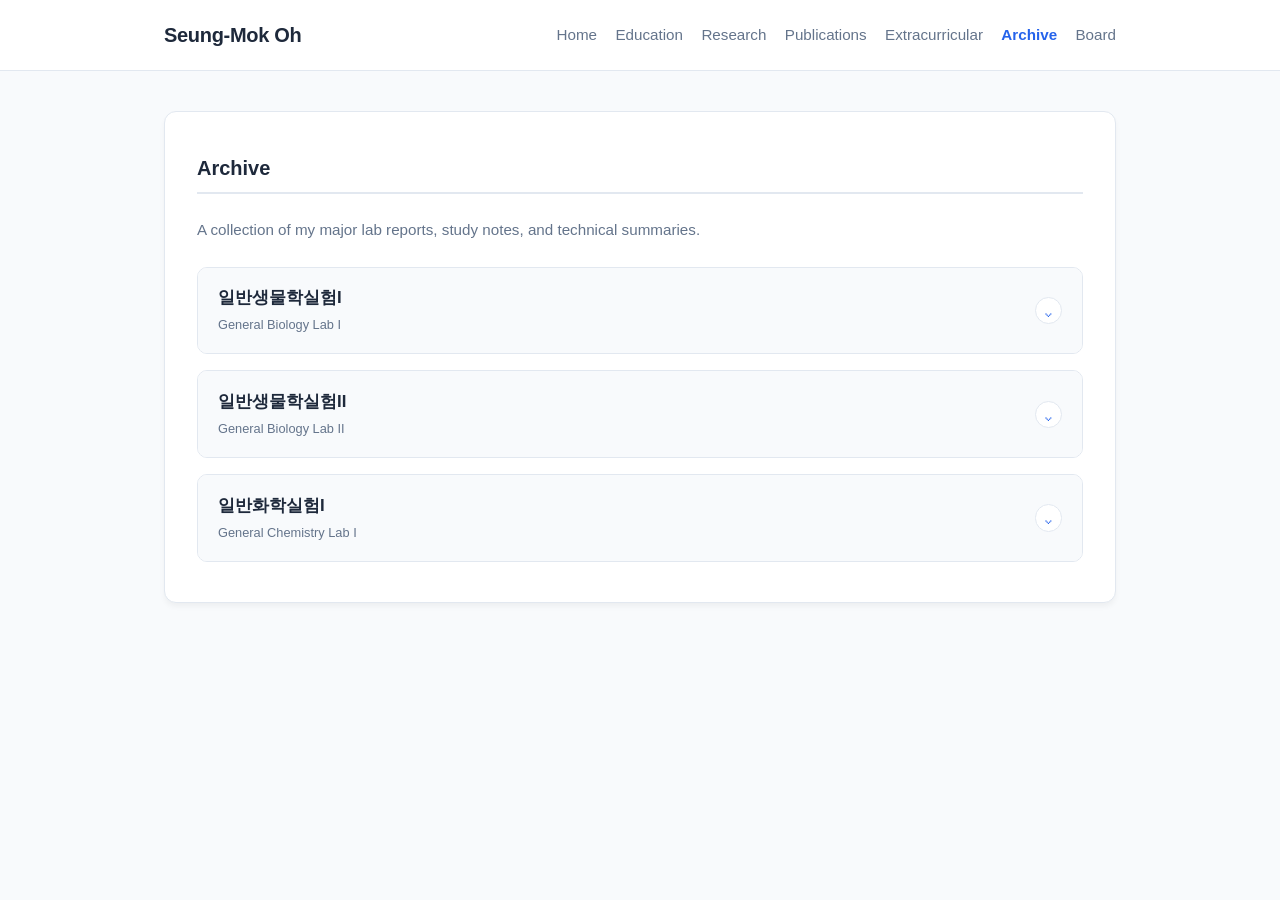
==== archive.html @ f40bdf6e "Add files via upload" ====
<!DOCTYPE html>

<html lang="en">
<head>
<meta charset="utf-8"/>
<meta content="width=device-width, initial-scale=1.0" name="viewport"/>
<title>Archive | Seung-Mok Oh</title>
<style>
        :root {
            --primary-color: #1e293b;
            --accent-color: #2563eb;
            --bg-color: #f8fafc;
            --card-bg: #ffffff;
            --text-main: #334155;
            --text-muted: #64748b;
            --border-color: #e2e8f0;
        }

        * { box-sizing: border-box; margin: 0; padding: 0; }
        body { font-family: -apple-system, BlinkMacSystemFont, "Segoe UI", Roboto, sans-serif; background-color: var(--bg-color); color: var(--text-main); line-height: 1.6; }

        header { background-color: #ffffff; border-bottom: 1px solid var(--border-color); position: sticky; top: 0; z-index: 1000; }
        nav { max-width: 1000px; margin: 0 auto; display: flex; justify-content: space-between; align-items: center; padding: 1.2rem 2rem; }
        .logo { color: var(--primary-color); font-size: 1.25rem; font-weight: 700; text-decoration: none; letter-spacing: -0.3px; }
        .nav-links { display: flex; list-style: none; gap: 2rem; }
        .nav-links a { color: var(--text-muted); text-decoration: none; font-size: 0.95rem; font-weight: 500; transition: color 0.2s; }
        .nav-links a:hover, .nav-links a.active { color: var(--accent-color); font-weight: 600; }

        .container { max-width: 1000px; margin: 2.5rem auto; padding: 0 1.5rem; }
        .card { background: var(--card-bg); padding: 2.5rem 2rem; border-radius: 12px; box-shadow: 0 4px 6px -1px rgba(0, 0, 0, 0.05); border: 1px solid var(--border-color); margin-bottom: 2rem; }
        .section-title { font-size: 1.25rem; color: var(--primary-color); border-bottom: 2px solid var(--border-color); padding-bottom: 0.5rem; margin-bottom: 1.5rem; }

        .subtitle {
            font-size: 0.95rem;
            color: var(--text-muted);
            margin-bottom: 1.5rem;
        }

        .category-section {
            margin-bottom: 2rem;
        }
        .category-section:last-child {
            margin-bottom: 0;
        }
        .category-title {
            font-size: 1.15rem;
            font-weight: 700;
            color: var(--primary-color);
            margin-bottom: 1rem;
            padding-bottom: 0.4rem;
            border-bottom: 1px solid var(--border-color);
        }

        .study-grid {
            display: flex;
            flex-direction: column;
            gap: 1.2rem;
        }

        .study-card {
            background: var(--card-bg);
            border: 1px solid var(--border-color);
            border-radius: 12px;
            padding: 1.5rem;
            box-shadow: 0 4px 6px -1px rgba(0, 0, 0, 0.05);
            transition: transform 0.2s, box-shadow 0.2s;
        }
        .study-card:hover {
            transform: translateY(-2px);
            box-shadow: 0 6px 12px -2px rgba(0, 0, 0, 0.08);
        }

        .study-meta {
            font-size: 0.85rem;
            color: var(--text-muted);
            margin-bottom: 0.4rem;
        }

        .study-title {
            font-size: 1.1rem;
            font-weight: 700;
            color: var(--primary-color);
            margin-bottom: 0.5rem;
        }

        .study-desc {
            font-size: 0.92rem;
            color: var(--text-main);
            margin-bottom: 1.2rem;
        }

        .btn {
            display: inline-block;
            padding: 0.5rem 1rem;
            font-size: 0.88rem;
            font-weight: 600;
            text-decoration: none;
            border-radius: 6px;
            cursor: pointer;
            border: none;
            background-color: var(--accent-color);
            color: #ffffff;
            transition: background-color 0.2s;
        }
        .btn:hover {
            background-color: #1d4ed8;
        }

        .pdf-viewer-box {
            margin-top: 1.2rem;
        }
        .pdf-viewer-box[hidden] { display: none !important; }

        .pdf-viewer-box iframe {
            width: 100%;
            height: 600px;
            border: 1px solid var(--border-color);
            border-radius: 8px;
            background: #ffffff;
        }

        @media (max-width: 768px) { 
            nav { flex-direction: column; gap: 1rem; } 
        }

        html { overflow-y: scroll; }
        body { overflow-wrap: anywhere; }
        nav { padding: 1.2rem 1.5rem; gap: 1.25rem; }
        .logo { flex-shrink: 0; }
        .nav-links { flex-wrap: wrap; justify-content: flex-end; column-gap: 1.15rem; row-gap: 0.5rem; }
        .nav-links a { display: inline-block; white-space: nowrap; }
        .home-grid { grid-template-columns: 300px minmax(0, 1fr); }
        a:focus-visible, button:focus-visible, summary:focus-visible { outline: 3px solid var(--accent-color); outline-offset: 4px; border-radius: 3px; }
        .project-title { margin: 0; line-height: 1.5; }
        .project-role { font-size: 0.88rem; color: var(--text-muted); margin: 0.35rem 0 0.15rem; }
        .project-status { display: inline-block; color: #1d4ed8; background: #eff6ff; border: 1px solid #dbeafe; font-size: 0.76rem; font-weight: 600; padding: 0.12rem 0.5rem; border-radius: 4px; margin-bottom: 0.75rem; }
        @media (max-width: 940px) {
            nav { flex-direction: column; gap: 0.85rem; }
            .nav-links { justify-content: center; }
        }
        @media (max-width: 768px) {
            .home-grid { grid-template-columns: minmax(0, 1fr); }
        }
        @media (max-width: 600px) {
            nav { padding: 1rem 1.25rem; }
            .nav-links { display: grid; grid-template-columns: repeat(3, minmax(0, 1fr)); width: 100%; gap: 0.6rem 0.35rem; text-align: center; }
            .nav-links a { font-size: 0.82rem; }
            .container { margin-top: 1.5rem; padding: 0 1.25rem; }
            .card, .content-card { padding: 1.35rem; }
            .project-header { flex-direction: column; gap: 0.3rem; }
            .project-date { white-space: normal; }
        }
        @media (prefers-reduced-motion: reduce) {
            *, *::before, *::after { transition: none !important; scroll-behavior: auto !important; }
        }
        .category-section { border: 1px solid var(--border-color); border-radius: 10px; overflow: hidden; margin-bottom: 1rem; }
        .category-section:last-of-type { margin-bottom: 0; }
        .category-summary { list-style: none; cursor: pointer; display: flex; align-items: center; justify-content: space-between; gap: 1rem; padding: 1.1rem 1.25rem; background: #f8fafc; }
        .category-summary::-webkit-details-marker { display: none; }
        .category-summary::marker { content: ''; }
        .category-summary:hover { background: #eff6ff; }
        .category-section[open] > .category-summary { border-bottom: 1px solid var(--border-color); }
        .category-name { display: block; font-size: 1.05rem; font-weight: 700; color: var(--primary-color); }
        .category-subtitle { display: block; font-size: 0.8rem; color: #64748b; margin-top: 0.2rem; }
        .category-action { flex-shrink: 0; display: flex; align-items: center; justify-content: center; width: 1.7rem; height: 1.7rem; border-radius: 50%; background: #ffffff; border: 1px solid var(--border-color); color: #2563eb; }
        .category-chevron { display: inline-block; font-size: 1.2rem; line-height: 1; transition: transform 0.2s; }
        .category-section[open] .category-chevron { transform: rotate(180deg); }
        .category-section > .study-grid { padding: 1.25rem; }
        .study-card { box-shadow: none; border-radius: 8px; }
        .study-card:hover { transform: none; box-shadow: none; }
        .pdf-viewer-box iframe { display: block; height: min(700px, 75vh); min-height: 320px; }
        @media (max-width: 600px) {
            .category-summary { padding: 1rem; }
            .category-section > .study-grid { padding: 0.75rem; }
            .study-card { padding: 1rem; }
        }
        @media (max-width: 600px) { .nav-links li:last-child { grid-column: 2; } }
</style>
</head>
<body>

<header>
<nav aria-label="Main navigation">
<a class="logo" href="index.html">Seung-Mok Oh</a>
<ul class="nav-links"><li><a href="index.html">Home</a></li><li><a href="education.html">Education</a></li><li><a href="research.html">Research</a></li><li><a href="publications.html">Publications</a></li><li><a href="extracurricular.html">Extracurricular</a></li><li><a aria-current="page" class="active" href="archive.html">Archive</a></li><li><a href="board.html">Board</a></li></ul>
</nav>
</header>

<main class="container">
<section class="card">
<h1 class="section-title">Archive</h1>
<p class="subtitle">A collection of my major lab reports, study notes, and technical summaries.</p>

<details class="category-section" lang="ko">
<summary class="category-summary">

<span class="category-heading">
<span class="category-name">일반생물학실험I</span>
<span class="category-subtitle">General Biology Lab I</span>
</span>
<span aria-hidden="true" class="category-action"><span class="category-chevron">⌄</span></span>
</summary>
<div class="study-grid">

<article class="study-card" lang="ko">

<p class="study-meta">General Biology Lab I</p>

<h3 class="study-title">1회차</h3>

<p class="study-desc">확산, 원형질 분리, 용혈현상</p>

<button aria-expanded="false" class="btn" onclick="togglePdf(this)" type="button">View PDF Inside</button>
<div class="pdf-viewer-box" hidden="">

<iframe allowfullscreen="" data-src="https://drive.google.com/file/d/1yaQ4tc9gZPe3TZhaaqynX_jaSe0DTAw_/preview" loading="lazy" title="General Biology Lab I — 1회차 Full-Report"></iframe>
</div>
</article>

<article class="study-card" lang="ko">

<p class="study-meta">General Biology Lab I</p>

<h3 class="study-title">2회차</h3>

<p class="study-desc">GFP 단백질과 단백질 정량</p>

<button aria-expanded="false" class="btn" onclick="togglePdf(this)" type="button">View PDF Inside</button>
<div class="pdf-viewer-box" hidden="">

<iframe allowfullscreen="" data-src="https://drive.google.com/file/d/17eWxqY18vb-KCUzNCr_Q16vp5tzPW1x4/preview" loading="lazy" title="General Biology Lab I — 2회차 Full-Report"></iframe>
</div>
</article>

<article class="study-card" lang="ko">

<p class="study-meta">General Biology Lab I</p>

<h3 class="study-title">3회차</h3>

<p class="study-desc">효소</p>

<button aria-expanded="false" class="btn" onclick="togglePdf(this)" type="button">View PDF Inside</button>
<div class="pdf-viewer-box" hidden="">

<iframe allowfullscreen="" data-src="https://drive.google.com/file/d/1-Ra_SjEAgLwM9hpi1Yu1IUiBbzyoY2dn/preview" loading="lazy" title="General Biology Lab I — 3회차 Full-Report"></iframe>
</div>
</article>

<article class="study-card" lang="ko">

<p class="study-meta">General Biology Lab I</p>

<h3 class="study-title">4회차</h3>

<p class="study-desc">Plasmid DNA 의 제한효소 절단 및 전기영동</p>

<button aria-expanded="false" class="btn" onclick="togglePdf(this)" type="button">View PDF Inside</button>
<div class="pdf-viewer-box" hidden="">

<iframe allowfullscreen="" data-src="https://drive.google.com/file/d/1o_swttTBvM3GS3J4ATgXnhSUebBqoNXG/preview" loading="lazy" title="General Biology Lab I — 4회차 Full-Report"></iframe>
</div>
</article>
        
</div>
</details>

<details class="category-section" lang="ko">
<summary class="category-summary">

<span class="category-heading">
<span class="category-name">일반생물학실험II</span>
<span class="category-subtitle">General Biology Lab II</span>
</span>
<span aria-hidden="true" class="category-action"><span class="category-chevron">⌄</span></span>
</summary>
<div class="study-grid">

<article class="study-card" lang="ko">

<p class="study-meta">General Biology Lab II</p>

<h3 class="study-title">1회차</h3>

<p class="study-desc">순환계 및 심장박동</p>

<button aria-expanded="false" class="btn" onclick="togglePdf(this)" type="button">View PDF Inside</button>
<div class="pdf-viewer-box" hidden="">

<iframe allowfullscreen="" data-src="https://drive.google.com/file/d/1FowJetpE3xUBD4Wup89-qfqCqb7WF7V9/preview" loading="lazy" title="General Biology Lab II — 1회차 Full-Report"></iframe>
</div>
</article>

<article class="study-card" lang="ko">

<p class="study-meta">General Biology Lab II</p>

<h3 class="study-title">2회차</h3>

<p class="study-desc">발생과정의 이해</p>

<button aria-expanded="false" class="btn" onclick="togglePdf(this)" type="button">View PDF Inside</button>
<div class="pdf-viewer-box" hidden="">

<iframe allowfullscreen="" data-src="https://drive.google.com/file/d/1OAKAJU9MRbcmZ2wDgLqCAaRXwpA6WYXm/preview" loading="lazy" title="General Biology Lab II — 2회차 Full-Report"></iframe>
</div>
</article>

<article class="study-card" lang="ko">

<p class="study-meta">General Biology Lab II</p>

<h3 class="study-title">3회차</h3>

<p class="study-desc">환경오염 및 수질검사</p>

<button aria-expanded="false" class="btn" onclick="togglePdf(this)" type="button">View PDF Inside</button>
<div class="pdf-viewer-box" hidden="">

<iframe allowfullscreen="" data-src="https://drive.google.com/file/d/1iCVRXXygGxJnuJvhbtP2sGrZ5lqmB-_f/preview" loading="lazy" title="General Biology Lab II — 3회차 Full-Report"></iframe>
</div>
</article>

<article class="study-card" lang="ko">

<p class="study-meta">General Biology Lab II</p>

<h3 class="study-title">4회차</h3>

<p class="study-desc">개체군의 성장</p>

<button aria-expanded="false" class="btn" onclick="togglePdf(this)" type="button">View PDF Inside</button>
<div class="pdf-viewer-box" hidden="">

<iframe allowfullscreen="" data-src="https://drive.google.com/file/d/1rlrxq1PO3XOCRkKPlNliF5BfYVjFPWI9/preview" loading="lazy" title="General Biology Lab II — 4회차 Full-Report"></iframe>
</div>
</article>

</div>
</details>
        
<details class="category-section" lang="ko">
<summary class="category-summary">

<span class="category-heading">
<span class="category-name">일반화학실험I</span>
<span class="category-subtitle">General Chemistry Lab I</span>
</span>
<span aria-hidden="true" class="category-action"><span class="category-chevron">⌄</span></span>
</summary>
<div class="study-grid">

<article class="study-card" lang="ko">

<p class="study-meta">General Chemistry Lab I</p>

<h3 class="study-title">2주차 Pre-Report</h3>

<p class="study-desc">질량측정과 액체 옮기기</p>

<button aria-expanded="false" class="btn" onclick="togglePdf(this)" type="button">View PDF Inside</button>
<div class="pdf-viewer-box" hidden="">

<iframe allowfullscreen="" data-src="https://drive.google.com/file/d/1Tl_cxPMzWjP5QSiv5l-5o0EVB_SCajMq/preview" loading="lazy" title="General Chemistry Lab I — 2주차 Pre-Report"></iframe>
</div>
</article>

<article class="study-card" lang="ko">

<p class="study-meta">General Chemistry Lab I</p>

<h3 class="study-title">2주차 Main-Report</h3>

<p class="study-desc">질량측정과 액체 옮기기</p>

<button aria-expanded="false" class="btn" onclick="togglePdf(this)" type="button">View PDF Inside</button>
<div class="pdf-viewer-box" hidden="">

<iframe allowfullscreen="" data-src="https://drive.google.com/file/d/1N7Wryfa_uNQ2eJmEi_dLq8MoVJgdA7RU/preview" loading="lazy" title="General Chemistry Lab I — 2주차 Main-Report"></iframe>
</div>
</article>

</div>
</details>

</section>
</main>

<script>
        function togglePdf(button) {
            var card = button.closest('.study-card');
            if (!card) return;
            var viewer = card.querySelector('.pdf-viewer-box');
            if (!viewer) return;
            var willOpen = viewer.hidden;
            if (willOpen) {
                var frame = viewer.querySelector('iframe[data-src]');
                if (frame && !frame.getAttribute('src')) {
                    frame.setAttribute('src', frame.getAttribute('data-src'));
                }
            }
            viewer.hidden = !willOpen;
            button.setAttribute('aria-expanded', String(willOpen));
            button.textContent = willOpen ? 'Hide PDF' : 'View PDF Inside';
        }
    </script>
</body>
</html>
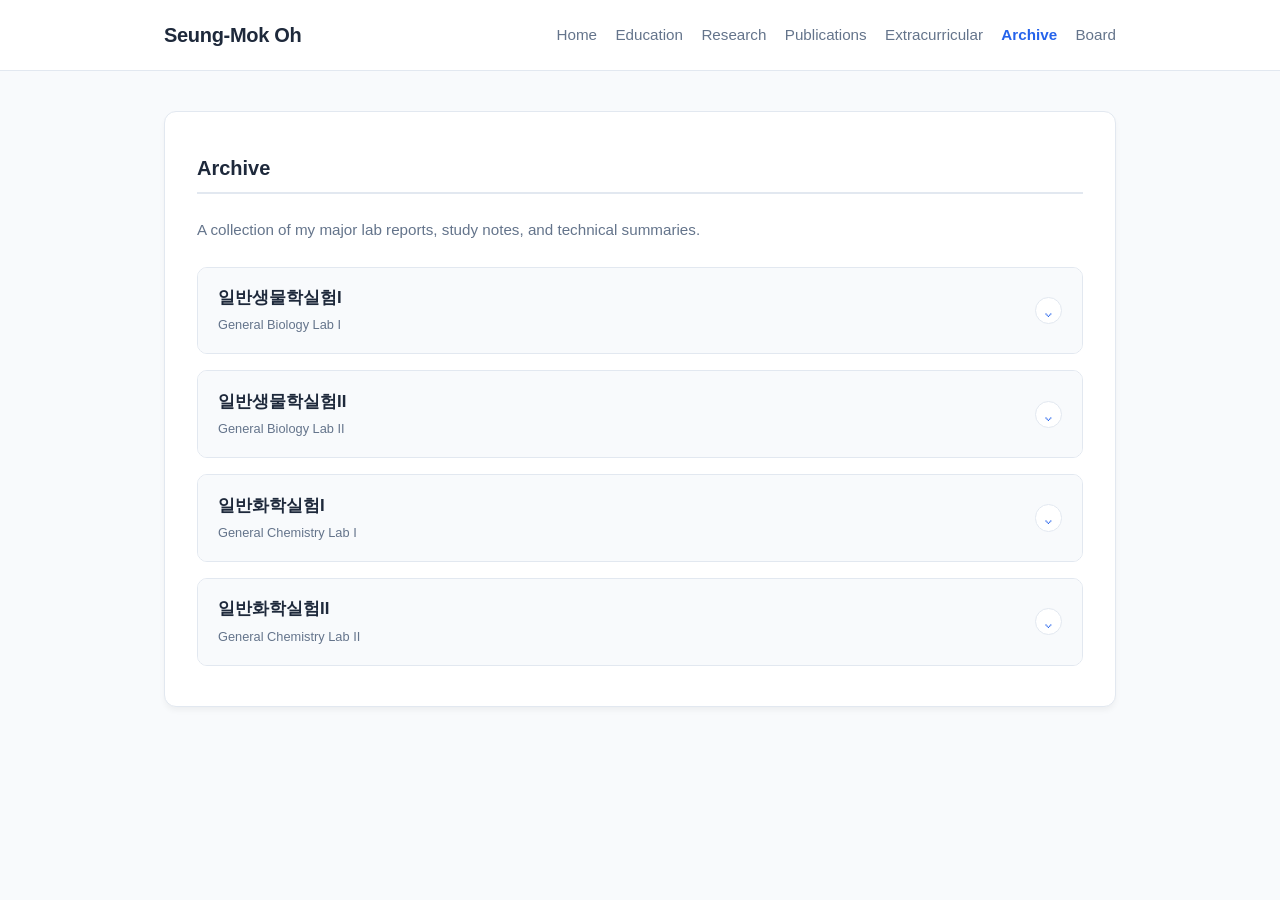
==== commit 8af71f8a: "archive.html" ====
--- a/archive.html
+++ b/archive.html
@@ -380,6 +380,680 @@
 </div>
 </article>
 
+<article class="study-card" lang="ko">
+
+<p class="study-meta">General Chemistry Lab I</p>
+
+<h3 class="study-title">3주차 Pre-Report</h3>
+
+<p class="study-desc">아보가드로 수의 결정</p>
+
+<button aria-expanded="false" class="btn" onclick="togglePdf(this)" type="button">View PDF Inside</button>
+<div class="pdf-viewer-box" hidden="">
+
+<iframe allowfullscreen="" data-src="https://drive.google.com/file/d/1MiymcInY9CCPZJ_Pu2XhwEW_lr37ULe0/preview" loading="lazy" title="General Chemistry Lab I — 3주차 Pre-Report"></iframe>
+</div>
+</article>
+
+<article class="study-card" lang="ko">
+
+<p class="study-meta">General Chemistry Lab I</p>
+
+<h3 class="study-title">3주차 Main-Report</h3>
+
+<p class="study-desc">아보가드로 수의 결정</p>
+
+<button aria-expanded="false" class="btn" onclick="togglePdf(this)" type="button">View PDF Inside</button>
+<div class="pdf-viewer-box" hidden="">
+
+<iframe allowfullscreen="" data-src="https://drive.google.com/file/d/16RSHk2BYY2Pej0pn20lbBYvO4GX_4lIC/preview" loading="lazy" title="General Chemistry Lab I — 3주차 Main-Report"></iframe>
+</div>
+</article>
+
+<article class="study-card" lang="ko">
+
+<p class="study-meta">General Chemistry Lab I</p>
+
+<h3 class="study-title">4주차 Pre-Report</h3>
+
+<p class="study-desc">몰질량 측정</p>
+
+<button aria-expanded="false" class="btn" onclick="togglePdf(this)" type="button">View PDF Inside</button>
+<div class="pdf-viewer-box" hidden="">
+
+<iframe allowfullscreen="" data-src="https://drive.google.com/file/d/10CqTmgty2oW3UQ6cLPNTJhZ75yF46gSb/preview" loading="lazy" title="General Chemistry Lab I — 4주차 Pre-Report"></iframe>
+</div>
+</article>
+
+<article class="study-card" lang="ko">
+
+<p class="study-meta">General Chemistry Lab I</p>
+
+<h3 class="study-title">4주차 Main-Report</h3>
+
+<p class="study-desc">아보가드로 수의 결정</p>
+
+<button aria-expanded="false" class="btn" onclick="togglePdf(this)" type="button">View PDF Inside</button>
+<div class="pdf-viewer-box" hidden="">
+
+<iframe allowfullscreen="" data-src="https://drive.google.com/file/d/1P_2exZMbbvkGU8-WOFDW8DPgX9YMEBkY/preview" loading="lazy" title="General Chemistry Lab I — 4주차 Main-Report"></iframe>
+</div>
+</article>
+
+<article class="study-card" lang="ko">
+
+<p class="study-meta">General Chemistry Lab I</p>
+
+<h3 class="study-title">5주차 Pre-Report</h3>
+
+<p class="study-desc">생활속의 산염기 분석</p>
+
+<button aria-expanded="false" class="btn" onclick="togglePdf(this)" type="button">View PDF Inside</button>
+<div class="pdf-viewer-box" hidden="">
+
+<iframe allowfullscreen="" data-src="https://drive.google.com/file/d/1YdL5EN49sIsHEsk8nPRoLF_Yy8Wgt19i/preview" loading="lazy" title="General Chemistry Lab I — 5주차 Pre-Report"></iframe>
+</div>
+</article>
+
+<article class="study-card" lang="ko">
+
+<p class="study-meta">General Chemistry Lab I</p>
+
+<h3 class="study-title">5주차 Main-Report</h3>
+
+<p class="study-desc">생활속의 산염기 분석</p>
+
+<button aria-expanded="false" class="btn" onclick="togglePdf(this)" type="button">View PDF Inside</button>
+<div class="pdf-viewer-box" hidden="">
+
+<iframe allowfullscreen="" data-src="https://drive.google.com/file/d/17-J_cVFyLSts2XAJC8Ef1wmywKtZdRPE/preview" loading="lazy" title="General Chemistry Lab I — 5주차 Main-Report"></iframe>
+</div>
+</article>
+
+<article class="study-card" lang="ko">
+
+<p class="study-meta">General Chemistry Lab I</p>
+
+<h3 class="study-title">6주차 Pre-Report</h3>
+
+<p class="study-desc">비누 만들기</p>
+
+<button aria-expanded="false" class="btn" onclick="togglePdf(this)" type="button">View PDF Inside</button>
+<div class="pdf-viewer-box" hidden="">
+
+<iframe allowfullscreen="" data-src="https://drive.google.com/file/d/1zkJWw4TppTpFhhT3EPhZKtFNk6X1geAh/preview" loading="lazy" title="General Chemistry Lab I — 6주차 Pre-Report"></iframe>
+</div>
+</article>
+
+<article class="study-card" lang="ko">
+
+<p class="study-meta">General Chemistry Lab I</p>
+
+<h3 class="study-title">6주차 Main-Report</h3>
+
+<p class="study-desc">비누 만들기</p>
+
+<button aria-expanded="false" class="btn" onclick="togglePdf(this)" type="button">View PDF Inside</button>
+<div class="pdf-viewer-box" hidden="">
+
+<iframe allowfullscreen="" data-src="https://drive.google.com/file/d/1ifnEuNMtWF9ZVzTeHlzwAy1YQkbY-Nt-/preview" loading="lazy" title="General Chemistry Lab I — 6주차 Main-Report"></iframe>
+</div>
+</article>
+
+<article class="study-card" lang="ko">
+
+<p class="study-meta">General Chemistry Lab I</p>
+
+<h3 class="study-title">7주차 Pre-Report</h3>
+
+<p class="study-desc">엔탈피 측정</p>
+
+<button aria-expanded="false" class="btn" onclick="togglePdf(this)" type="button">View PDF Inside</button>
+<div class="pdf-viewer-box" hidden="">
+
+<iframe allowfullscreen="" data-src="https://drive.google.com/file/d/1t-c41WgzOnb9kSH3buUQ2DuGvH_NI5Sn/preview" loading="lazy" title="General Chemistry Lab I — 7주차 Pre-Report"></iframe>
+</div>
+</article>
+
+<article class="study-card" lang="ko">
+
+<p class="study-meta">General Chemistry Lab I</p>
+
+<h3 class="study-title">7주차 Main-Report</h3>
+
+<p class="study-desc">엔탈피 측정</p>
+
+<button aria-expanded="false" class="btn" onclick="togglePdf(this)" type="button">View PDF Inside</button>
+<div class="pdf-viewer-box" hidden="">
+
+<iframe allowfullscreen="" data-src="https://drive.google.com/file/d/157oBN93nn2XeY1JUrJZtI9yuxqJCJVX-/preview" loading="lazy" title="General Chemistry Lab I — 7주차 Main-Report"></iframe>
+</div>
+</article>
+
+<article class="study-card" lang="ko">
+
+<p class="study-meta">General Chemistry Lab I</p>
+
+<h3 class="study-title">9주차 Pre-Report</h3>
+
+<p class="study-desc">불꽃 실험</p>
+
+<button aria-expanded="false" class="btn" onclick="togglePdf(this)" type="button">View PDF Inside</button>
+<div class="pdf-viewer-box" hidden="">
+
+<iframe allowfullscreen="" data-src="https://drive.google.com/file/d/1jFKbdUuobleunclQLH86izDz-Jms_lcr/preview" loading="lazy" title="General Chemistry Lab I — 9주차 Pre-Report"></iframe>
+</div>
+</article>
+
+<article class="study-card" lang="ko">
+
+<p class="study-meta">General Chemistry Lab I</p>
+
+<h3 class="study-title">9주차 Main-Report</h3>
+
+<p class="study-desc">불꽃 실험</p>
+
+<button aria-expanded="false" class="btn" onclick="togglePdf(this)" type="button">View PDF Inside</button>
+<div class="pdf-viewer-box" hidden="">
+
+<iframe allowfullscreen="" data-src="https://drive.google.com/file/d/1W8Iv6_zf6Ge1nXgOIPM733MV0a1e1Q_7/preview" loading="lazy" title="General Chemistry Lab I — 9주차 Main-Report"></iframe>
+</div>
+</article>
+
+<article class="study-card" lang="ko">
+
+<p class="study-meta">General Chemistry Lab I</p>
+
+<h3 class="study-title">10주차 Pre-Report</h3>
+
+<p class="study-desc">카페인 추출</p>
+
+<button aria-expanded="false" class="btn" onclick="togglePdf(this)" type="button">View PDF Inside</button>
+<div class="pdf-viewer-box" hidden="">
+
+<iframe allowfullscreen="" data-src="https://drive.google.com/file/d/1ooL1QcfQjPGaM6PUmn1IhBzLRf3Xte0h/preview" loading="lazy" title="General Chemistry Lab I — 10주차 Pre-Report"></iframe>
+</div>
+</article>
+
+<article class="study-card" lang="ko">
+
+<p class="study-meta">General Chemistry Lab I</p>
+
+<h3 class="study-title">10주차 Main-Report</h3>
+
+<p class="study-desc">카페인 추출</p>
+
+<button aria-expanded="false" class="btn" onclick="togglePdf(this)" type="button">View PDF Inside</button>
+<div class="pdf-viewer-box" hidden="">
+
+<iframe allowfullscreen="" data-src="https://drive.google.com/file/d/1ya2PBUJUr1GvNEqN_UsQertStFRKRcvk/preview" loading="lazy" title="General Chemistry Lab I — 10주차 Main-Report"></iframe>
+</div>
+</article>
+
+<article class="study-card" lang="ko">
+
+<p class="study-meta">General Chemistry Lab I</p>
+
+<h3 class="study-title">11주차 Pre-Report</h3>
+
+<p class="study-desc">기체상수의 결정</p>
+
+<button aria-expanded="false" class="btn" onclick="togglePdf(this)" type="button">View PDF Inside</button>
+<div class="pdf-viewer-box" hidden="">
+
+<iframe allowfullscreen="" data-src="https://drive.google.com/file/d/1SGDKxtMvHV_UMSuHByVym0xVXH5xzo58/preview" loading="lazy" title="General Chemistry Lab I — 11주차 Pre-Report"></iframe>
+</div>
+</article>
+
+<article class="study-card" lang="ko">
+
+<p class="study-meta">General Chemistry Lab I</p>
+
+<h3 class="study-title">11주차 Main-Report</h3>
+
+<p class="study-desc">기체상수의 결정</p>
+
+<button aria-expanded="false" class="btn" onclick="togglePdf(this)" type="button">View PDF Inside</button>
+<div class="pdf-viewer-box" hidden="">
+
+<iframe allowfullscreen="" data-src="https://drive.google.com/file/d/1eZSu_-sXUjOwCWgFeTx7hmXdIkSSnxGt/preview" loading="lazy" title="General Chemistry Lab I — 11주차 Main-Report"></iframe>
+</div>
+</article>
+
+<article class="study-card" lang="ko">
+
+<p class="study-meta">General Chemistry Lab I</p>
+
+<h3 class="study-title">12주차 Pre-Report</h3>
+
+<p class="study-desc">계면활성제와 에멀젼</p>
+
+<button aria-expanded="false" class="btn" onclick="togglePdf(this)" type="button">View PDF Inside</button>
+<div class="pdf-viewer-box" hidden="">
+
+<iframe allowfullscreen="" data-src="https://drive.google.com/file/d/193LzujC6O5l5P7NaVD_0f_6sdjpa6ysX/preview" loading="lazy" title="General Chemistry Lab I — 12주차 Pre-Report"></iframe>
+</div>
+</article>
+
+<article class="study-card" lang="ko">
+
+<p class="study-meta">General Chemistry Lab I</p>
+
+<h3 class="study-title">12주차 Main-Report</h3>
+
+<p class="study-desc">계면활성제와 에멀젼</p>
+
+<button aria-expanded="false" class="btn" onclick="togglePdf(this)" type="button">View PDF Inside</button>
+<div class="pdf-viewer-box" hidden="">
+
+<iframe allowfullscreen="" data-src="https://drive.google.com/file/d/1nYAUYAE_TMQPocXJ0_u9sjjtKb8gq-jF/preview" loading="lazy" title="General Chemistry Lab I — 12주차 Main-Report"></iframe>
+</div>
+</article>
+
+<article class="study-card" lang="ko">
+
+<p class="study-meta">General Chemistry Lab I</p>
+
+<h3 class="study-title">13주차 Pre-Report</h3>
+
+<p class="study-desc">합성섬유 나일론 끈</p>
+
+<button aria-expanded="false" class="btn" onclick="togglePdf(this)" type="button">View PDF Inside</button>
+<div class="pdf-viewer-box" hidden="">
+
+<iframe allowfullscreen="" data-src="https://drive.google.com/file/d/1v61pRylIcyE5FswKpIrIATcGU4cLHWyx/preview" loading="lazy" title="General Chemistry Lab I — 13주차 Pre-Report"></iframe>
+</div>
+</article>
+
+<article class="study-card" lang="ko">
+
+<p class="study-meta">General Chemistry Lab I</p>
+
+<h3 class="study-title">13주차 Main-Report</h3>
+
+<p class="study-desc">합성섬유 나일론 끈</p>
+
+<button aria-expanded="false" class="btn" onclick="togglePdf(this)" type="button">View PDF Inside</button>
+<div class="pdf-viewer-box" hidden="">
+
+<iframe allowfullscreen="" data-src="https://drive.google.com/file/d/1xHca53R8LYqzSx4o0zrliHo2tPI6dG96/preview" loading="lazy" title="General Chemistry Lab I — 13주차 Main-Report"></iframe>
+</div>
+</article>
+
+<article class="study-card" lang="ko">
+
+<p class="study-meta">General Chemistry Lab I</p>
+
+<h3 class="study-title">14주차 Pre-Report</h3>
+
+<p class="study-desc">분자 간 인력과 표면장력</p>
+
+<button aria-expanded="false" class="btn" onclick="togglePdf(this)" type="button">View PDF Inside</button>
+<div class="pdf-viewer-box" hidden="">
+
+<iframe allowfullscreen="" data-src="https://drive.google.com/file/d/1avUC4rRKRg_5dTUfReQ0qIJN8MYLUTA5/preview" loading="lazy" title="General Chemistry Lab I — 14주차 Pre-Report"></iframe>
+</div>
+</article>
+
+<article class="study-card" lang="ko">
+
+<p class="study-meta">General Chemistry Lab I</p>
+
+<h3 class="study-title">14주차 Main-Report</h3>
+
+<p class="study-desc">분자 간 인력과 표면장력</p>
+
+<button aria-expanded="false" class="btn" onclick="togglePdf(this)" type="button">View PDF Inside</button>
+<div class="pdf-viewer-box" hidden="">
+
+<iframe allowfullscreen="" data-src="https://drive.google.com/file/d/16BjDkAkEAf5DDGnMlXWde6ArD6nEjXAq/preview" loading="lazy" title="General Chemistry Lab I — 14주차 Main-Report"></iframe>
+</div>
+</article>
+
+</div>
+</details>
+
+<details class="category-section" lang="ko">
+<summary class="category-summary">
+
+<span class="category-heading">
+<span class="category-name">일반화학실험II</span>
+<span class="category-subtitle">General Chemistry Lab II</span>
+</span>
+<span aria-hidden="true" class="category-action"><span class="category-chevron">⌄</span></span>
+</summary>
+<div class="study-grid">
+
+<article class="study-card" lang="ko">
+
+<p class="study-meta">General Chemistry Lab II</p>
+
+<h3 class="study-title">2주차 Pre-Report</h3>
+
+<p class="study-desc">전기영동</p>
+
+<button aria-expanded="false" class="btn" onclick="togglePdf(this)" type="button">View PDF Inside</button>
+<div class="pdf-viewer-box" hidden="">
+
+<iframe allowfullscreen="" data-src="https://drive.google.com/file/d/1woL9Q572Bne4N5pNuvnlWmq296OOrpJ7/preview" loading="lazy" title="General Chemistry Lab II — 2주차 Pre-Report"></iframe>
+</div>
+</article>
+
+<article class="study-card" lang="ko">
+
+<p class="study-meta">General Chemistry Lab II</p>
+
+<h3 class="study-title">2주차 Main-Report</h3>
+
+<p class="study-desc">전기영동</p>
+
+<button aria-expanded="false" class="btn" onclick="togglePdf(this)" type="button">View PDF Inside</button>
+<div class="pdf-viewer-box" hidden="">
+
+<iframe allowfullscreen="" data-src="https://drive.google.com/file/d/1Bb2tC6AlQbWhzI01AGF0EnMrKPyK0lid/preview" loading="lazy" title="General Chemistry Lab II — 2주차 Main-Report"></iframe>
+</div>
+</article>
+
+<article class="study-card" lang="ko">
+
+<p class="study-meta">General Chemistry Lab II</p>
+
+<h3 class="study-title">3주차 Pre-Report</h3>
+
+<p class="study-desc">재결정과 거르기</p>
+
+<button aria-expanded="false" class="btn" onclick="togglePdf(this)" type="button">View PDF Inside</button>
+<div class="pdf-viewer-box" hidden="">
+
+<iframe allowfullscreen="" data-src="https://drive.google.com/file/d/123DnBbZrnvBO801L3owbX6QP4VWaxfal/preview" loading="lazy" title="General Chemistry Lab II — 3주차 Pre-Report"></iframe>
+</div>
+</article>
+
+<article class="study-card" lang="ko">
+
+<p class="study-meta">General Chemistry Lab II</p>
+
+<h3 class="study-title">3주차 Main-Report</h3>
+
+<p class="study-desc">재결정과 거르기</p>
+
+<button aria-expanded="false" class="btn" onclick="togglePdf(this)" type="button">View PDF Inside</button>
+<div class="pdf-viewer-box" hidden="">
+
+<iframe allowfullscreen="" data-src="https://drive.google.com/file/d/1h6AMNKcLsTkq41_8oPKnkXD0-qRYlEWy/preview" loading="lazy" title="General Chemistry Lab II — 3주차 Main-Report"></iframe>
+</div>
+</article>
+
+<article class="study-card" lang="ko">
+
+<p class="study-meta">General Chemistry Lab II</p>
+
+<h3 class="study-title">4주차 Pre-Report</h3>
+
+<p class="study-desc">산화 환원 적정 : 과망간산법</p>
+
+<button aria-expanded="false" class="btn" onclick="togglePdf(this)" type="button">View PDF Inside</button>
+<div class="pdf-viewer-box" hidden="">
+
+<iframe allowfullscreen="" data-src="https://drive.google.com/file/d/1OmQ4j1gXlSQY1P9S9ypL7j4iLVVEvKfr/preview" loading="lazy" title="General Chemistry Lab II — 4주차 Pre-Report"></iframe>
+</div>
+</article>
+
+<article class="study-card" lang="ko">
+
+<p class="study-meta">General Chemistry Lab II</p>
+
+<h3 class="study-title">4주차 Main-Report</h3>
+
+<p class="study-desc">산화 환원 적정 : 과망간산법</p>
+
+<button aria-expanded="false" class="btn" onclick="togglePdf(this)" type="button">View PDF Inside</button>
+<div class="pdf-viewer-box" hidden="">
+
+<iframe allowfullscreen="" data-src="https://drive.google.com/file/d/1JmwfbBQqtwmBB78N56uuDZsTapgvX60I/preview" loading="lazy" title="General Chemistry Lab II — 4주차 Main-Report"></iframe>
+</div>
+</article>
+
+<article class="study-card" lang="ko">
+
+<p class="study-meta">General Chemistry Lab II</p>
+
+<h3 class="study-title">5주차 Pre-Report</h3>
+
+<p class="study-desc">평형 상수</p>
+
+<button aria-expanded="false" class="btn" onclick="togglePdf(this)" type="button">View PDF Inside</button>
+<div class="pdf-viewer-box" hidden="">
+
+<iframe allowfullscreen="" data-src="https://drive.google.com/file/d/1vU9HhTfYMmgjT41hsrXA_uZL01Ec-vMZ/preview" loading="lazy" title="General Chemistry Lab II — 5주차 Pre-Report"></iframe>
+</div>
+</article>
+
+<article class="study-card" lang="ko">
+
+<p class="study-meta">General Chemistry Lab II</p>
+
+<h3 class="study-title">5주차 Main-Report</h3>
+
+<p class="study-desc">평형 상수</p>
+
+<button aria-expanded="false" class="btn" onclick="togglePdf(this)" type="button">View PDF Inside</button>
+<div class="pdf-viewer-box" hidden="">
+
+<iframe allowfullscreen="" data-src="https://drive.google.com/file/d/14MK1eKAQjfF8G76g6oRrz1xQ7jw5dOCY/preview" loading="lazy" title="General Chemistry Lab II — 5주차 Main-Report"></iframe>
+</div>
+</article>
+
+<article class="study-card" lang="ko">
+
+<p class="study-meta">General Chemistry Lab II</p>
+
+<h3 class="study-title">6주차 Pre-Report</h3>
+
+<p class="study-desc">시계 반응</p>
+
+<button aria-expanded="false" class="btn" onclick="togglePdf(this)" type="button">View PDF Inside</button>
+<div class="pdf-viewer-box" hidden="">
+
+<iframe allowfullscreen="" data-src="https://drive.google.com/file/d/1rwU3Yywt_MirTrLbRAxuWeDNl-pJu7qL/preview" loading="lazy" title="General Chemistry Lab II — 6주차 Pre-Report"></iframe>
+</div>
+</article>
+
+<article class="study-card" lang="ko">
+
+<p class="study-meta">General Chemistry Lab II</p>
+
+<h3 class="study-title">6주차 Main-Report</h3>
+
+<p class="study-desc">시계 반응</p>
+
+<button aria-expanded="false" class="btn" onclick="togglePdf(this)" type="button">View PDF Inside</button>
+<div class="pdf-viewer-box" hidden="">
+
+<iframe allowfullscreen="" data-src="https://drive.google.com/file/d/1wRKrEI4my70ZmfDGwCYnrZD7yjxi4MxO/preview" loading="lazy" title="General Chemistry Lab II — 6주차 Main-Report"></iframe>
+</div>
+</article>
+
+<article class="study-card" lang="ko">
+
+<p class="study-meta">General Chemistry Lab II</p>
+
+<h3 class="study-title">9주차 Pre-Report</h3>
+
+<p class="study-desc">완충용액</p>
+
+<button aria-expanded="false" class="btn" onclick="togglePdf(this)" type="button">View PDF Inside</button>
+<div class="pdf-viewer-box" hidden="">
+
+<iframe allowfullscreen="" data-src="https://drive.google.com/file/d/1kmrif8cNEhrh27sjuuc4tX7ljry2Ve2z/preview" loading="lazy" title="General Chemistry Lab II — 9주차 Pre-Report"></iframe>
+</div>
+</article>
+
+<article class="study-card" lang="ko">
+
+<p class="study-meta">General Chemistry Lab II</p>
+
+<h3 class="study-title">9주차 Main-Report</h3>
+
+<p class="study-desc">완충용액</p>
+
+<button aria-expanded="false" class="btn" onclick="togglePdf(this)" type="button">View PDF Inside</button>
+<div class="pdf-viewer-box" hidden="">
+
+<iframe allowfullscreen="" data-src="https://drive.google.com/file/d/1LCNSssGfBflawcTXjw2-Smz-WPJWB7kz/preview" loading="lazy" title="General Chemistry Lab II — 9주차 Main-Report"></iframe>
+</div>
+</article>
+
+<article class="study-card" lang="ko">
+
+<p class="study-meta">General Chemistry Lab II</p>
+
+<h3 class="study-title">10주차 Pre-Report</h3>
+
+<p class="study-desc">아스피린 합성</p>
+
+<button aria-expanded="false" class="btn" onclick="togglePdf(this)" type="button">View PDF Inside</button>
+<div class="pdf-viewer-box" hidden="">
+
+<iframe allowfullscreen="" data-src="https://drive.google.com/file/d/1rvddSb-WV2RGgbh7E6TRcsBgujXyJfEV/preview" loading="lazy" title="General Chemistry Lab II — 10주차 Pre-Report"></iframe>
+</div>
+</article>
+
+<article class="study-card" lang="ko">
+
+<p class="study-meta">General Chemistry Lab II</p>
+
+<h3 class="study-title">10주차 Main-Report</h3>
+
+<p class="study-desc">아스피린 합성</p>
+
+<button aria-expanded="false" class="btn" onclick="togglePdf(this)" type="button">View PDF Inside</button>
+<div class="pdf-viewer-box" hidden="">
+
+<iframe allowfullscreen="" data-src="https://drive.google.com/file/d/16cNoNIIPSZxS2YJOZaa6VnkZJOar9pZb/preview" loading="lazy" title="General Chemistry Lab II — 10주차 Main-Report"></iframe>
+</div>
+</article>
+
+<article class="study-card" lang="ko">
+
+<p class="study-meta">General Chemistry Lab II</p>
+
+<h3 class="study-title">11주차 Pre-Report</h3>
+
+<p class="study-desc">전기화학적 서열, 화학전지, 전기분해, 전기도금</p>
+
+<button aria-expanded="false" class="btn" onclick="togglePdf(this)" type="button">View PDF Inside</button>
+<div class="pdf-viewer-box" hidden="">
+
+<iframe allowfullscreen="" data-src="https://drive.google.com/file/d/1Q5DoFmrWTk-_CIjAKGNdKmXfDQDpeOOa/preview" loading="lazy" title="General Chemistry Lab II — 11주차 Pre-Report"></iframe>
+</div>
+</article>
+
+<article class="study-card" lang="ko">
+
+<p class="study-meta">General Chemistry Lab II</p>
+
+<h3 class="study-title">11주차 Main-Report</h3>
+
+<p class="study-desc">전기화학적 서열, 화학전지, 전기분해, 전기도금</p>
+
+<button aria-expanded="false" class="btn" onclick="togglePdf(this)" type="button">View PDF Inside</button>
+<div class="pdf-viewer-box" hidden="">
+
+<iframe allowfullscreen="" data-src="https://drive.google.com/file/d/1DSLeMAwgLaGVL_T1wHHQcRxez4mTGMHn/preview" loading="lazy" title="General Chemistry Lab II — 11주차 Main-Report"></iframe>
+</div>
+</article>
+
+<article class="study-card" lang="ko">
+
+<p class="study-meta">General Chemistry Lab II</p>
+
+<h3 class="study-title">12주차 Pre-Report</h3>
+
+<p class="study-desc">옥살레이트-철 착화합물 형성과 광화학 반응</p>
+
+<button aria-expanded="false" class="btn" onclick="togglePdf(this)" type="button">View PDF Inside</button>
+<div class="pdf-viewer-box" hidden="">
+
+<iframe allowfullscreen="" data-src="https://drive.google.com/file/d/1UW-Ic4ydKfogsjegt3ebge7RH5qQ3se2/preview" loading="lazy" title="General Chemistry Lab II — 12주차 Pre-Report"></iframe>
+</div>
+</article>
+
+<article class="study-card" lang="ko">
+
+<p class="study-meta">General Chemistry Lab II</p>
+
+<h3 class="study-title">12주차 Main-Report</h3>
+
+<p class="study-desc">옥살레이트-철 착화합물 형성과 광화학 반응</p>
+
+<button aria-expanded="false" class="btn" onclick="togglePdf(this)" type="button">View PDF Inside</button>
+<div class="pdf-viewer-box" hidden="">
+
+<iframe allowfullscreen="" data-src="https://drive.google.com/file/d/1aWBSM53PUw8IALVo6MvrvVjgaHcyP3Ws/preview" loading="lazy" title="General Chemistry Lab II — 12주차 Main-Report"></iframe>
+</div>
+</article>
+
+<article class="study-card" lang="ko">
+
+<p class="study-meta">General Chemistry Lab II</p>
+
+<h3 class="study-title">13주차 Pre-Report</h3>
+
+<p class="study-desc">루미놀 발광반응</p>
+
+<button aria-expanded="false" class="btn" onclick="togglePdf(this)" type="button">View PDF Inside</button>
+<div class="pdf-viewer-box" hidden="">
+
+<iframe allowfullscreen="" data-src="https://drive.google.com/file/d/12T_of5aDnJHN7y86nvxIpornozlNZUsF/preview" loading="lazy" title="General Chemistry Lab II — 13주차 Pre-Report"></iframe>
+</div>
+</article>
+
+<article class="study-card" lang="ko">
+
+<p class="study-meta">General Chemistry Lab II</p>
+
+<h3 class="study-title">13주차 Main-Report</h3>
+
+<p class="study-desc">루미놀 발광반응</p>
+
+<button aria-expanded="false" class="btn" onclick="togglePdf(this)" type="button">View PDF Inside</button>
+<div class="pdf-viewer-box" hidden="">
+
+<iframe allowfullscreen="" data-src="https://drive.google.com/file/d/1UWb9Py2L3cCZ9WzS8o5d2GMHhAE8fBmg/preview" loading="lazy" title="General Chemistry Lab II — 13주차 Main-Report"></iframe>
+</div>
+</article>
+
+<article class="study-card" lang="ko">
+
+<p class="study-meta">General Chemistry Lab II</p>
+
+<h3 class="study-title">14주차 Pre-Report</h3>
+
+<p class="study-desc">촉매 반응</p>
+
+<button aria-expanded="false" class="btn" onclick="togglePdf(this)" type="button">View PDF Inside</button>
+<div class="pdf-viewer-box" hidden="">
+
+<iframe allowfullscreen="" data-src="https://drive.google.com/file/d/1rkeclOd3jCXbVcUyiK1q8AVa904MBW8S/preview" loading="lazy" title="General Chemistry Lab II — 14주차 Pre-Report"></iframe>
+</div>
+</article>
+
+<article class="study-card" lang="ko">
+
+<p class="study-meta">General Chemistry Lab II</p>
+
+<h3 class="study-title">14주차 Main-Report</h3>
+
+<p class="study-desc">촉매 반응</p>
+
+<button aria-expanded="false" class="btn" onclick="togglePdf(this)" type="button">View PDF Inside</button>
+<div class="pdf-viewer-box" hidden="">
+
+<iframe allowfullscreen="" data-src="https://drive.google.com/file/d/1RgPnPSe04oYDdc3FSRNQfjTMMFhoemu5/preview" loading="lazy" title="General Chemistry Lab II — 14주차 Main-Report"></iframe>
+</div>
+</article>
+
 </div>
 </details>
 
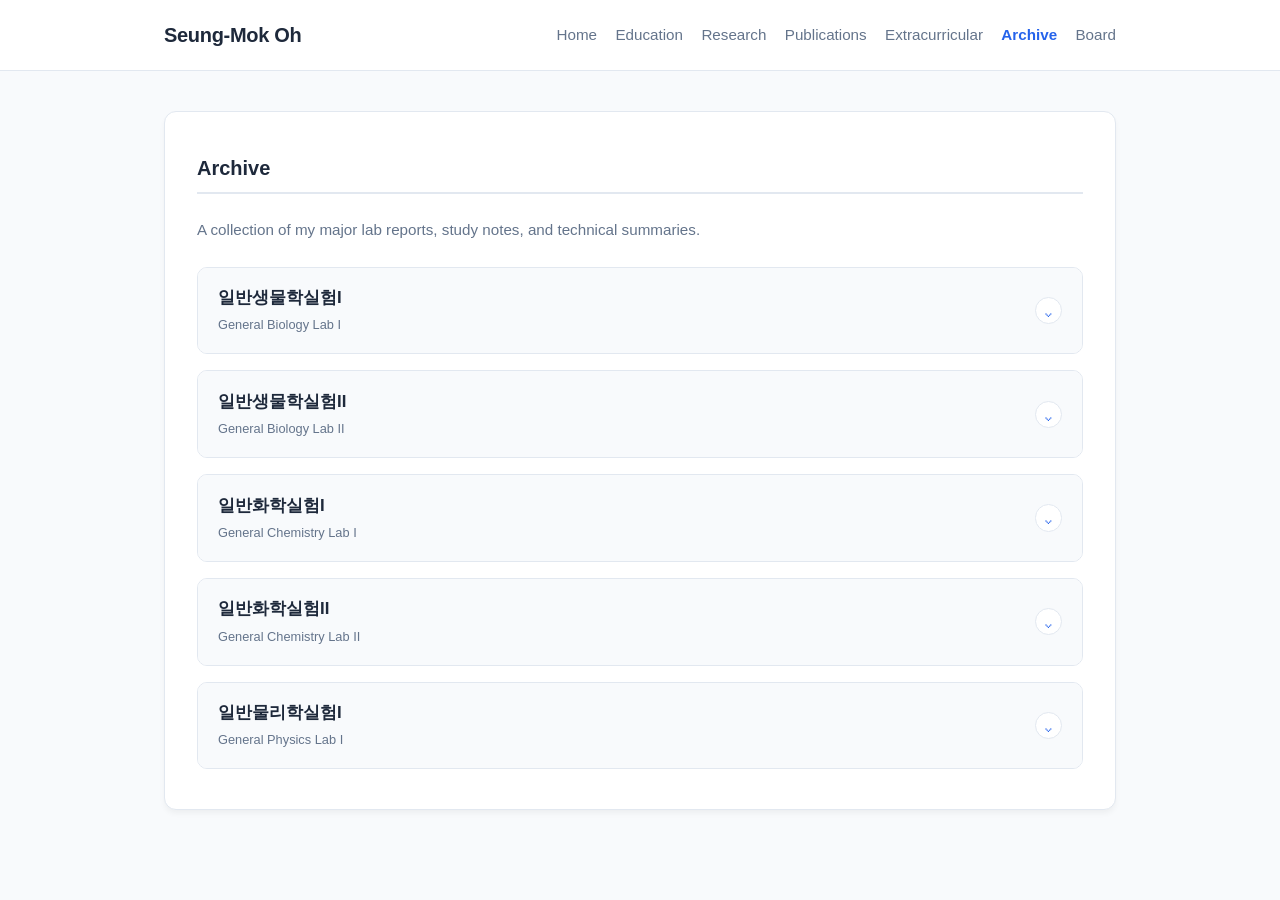
==== commit 6a075469: "archive.html" ====
--- a/archive.html
+++ b/archive.html
@@ -1057,6 +1057,185 @@
 </div>
 </details>
 
+<details class="category-section" lang="ko">
+<summary class="category-summary">
+
+<span class="category-heading">
+<span class="category-name">일반물리학실험I</span>
+<span class="category-subtitle">General Physics Lab I</span>
+</span>
+<span aria-hidden="true" class="category-action"><span class="category-chevron">⌄</span></span>
+</summary>
+<div class="study-grid">
+
+<article class="study-card" lang="ko">
+
+<p class="study-meta">General Physics Lab I</p>
+
+<h3 class="study-title">2주차 Report</h3>
+
+<p class="study-desc">등가속도 운동, 가속도 운동, 가속도 측정 및 뉴턴의 제 2 법칙</p>
+
+<button aria-expanded="false" class="btn" onclick="togglePdf(this)" type="button">View PDF Inside</button>
+<div class="pdf-viewer-box" hidden="">
+
+<iframe allowfullscreen="" data-src="https://drive.google.com/file/d/1S0kjlt01WOFwneMe6zXjoDJobK4rHlOJ/preview" loading="lazy" title="General Physics Lab I — 2주차 Report"></iframe>
+</div>
+</article>
+
+<article class="study-card" lang="ko">
+
+<p class="study-meta">General Physics Lab I</p>
+
+<h3 class="study-title">3주차 Report</h3>
+
+<p class="study-desc">힘의 평형</p>
+
+<button aria-expanded="false" class="btn" onclick="togglePdf(this)" type="button">View PDF Inside</button>
+<div class="pdf-viewer-box" hidden="">
+
+<iframe allowfullscreen="" data-src="https://drive.google.com/file/d/1t_dqYaDZzYy3LiNDXD7lfhfniPaJjreg/preview" loading="lazy" title="General Physics Lab I — 3주차 Report"></iframe>
+</div>
+</article>
+
+<article class="study-card" lang="ko">
+
+<p class="study-meta">General Physics Lab I</p>
+
+<h3 class="study-title">4주차 Report</h3>
+
+<p class="study-desc">폭발에서의 운동량 보존, 충돌에서의 운동량 보존</p>
+
+<button aria-expanded="false" class="btn" onclick="togglePdf(this)" type="button">View PDF Inside</button>
+<div class="pdf-viewer-box" hidden="">
+
+<iframe allowfullscreen="" data-src="https://drive.google.com/file/d/11jzZi7eCaXoHGyk14Z6ZJMEvoZfw4HqV/preview" loading="lazy" title="General Physics Lab I — 4주차 Report"></iframe>
+</div>
+</article>
+
+<article class="study-card" lang="ko">
+
+<p class="study-meta">General Physics Lab I</p>
+
+<h3 class="study-title">5주차 Report</h3>
+
+<p class="study-desc">관성 모멘트의 측정</p>
+
+<button aria-expanded="false" class="btn" onclick="togglePdf(this)" type="button">View PDF Inside</button>
+<div class="pdf-viewer-box" hidden="">
+
+<iframe allowfullscreen="" data-src="https://drive.google.com/file/d/1Tw0ebVg6z5ZpMT7y2DU85od6CWTYkPg5/preview" loading="lazy" title="General Physics Lab I — 5주차 Report"></iframe>
+</div>
+</article>
+
+<article class="study-card" lang="ko">
+
+<p class="study-meta">General Physics Lab I</p>
+
+<h3 class="study-title">6주차 Report</h3>
+
+<p class="study-desc">역학적 에너지 보존, 충돌과 회전운동에너지</p>
+
+<button aria-expanded="false" class="btn" onclick="togglePdf(this)" type="button">View PDF Inside</button>
+<div class="pdf-viewer-box" hidden="">
+
+<iframe allowfullscreen="" data-src="https://drive.google.com/file/d/1dm6AG6zwElvY14olcY7QJcI9i5-w3AVg/preview" loading="lazy" title="General Physics Lab I — 6주차 Report"></iframe>
+</div>
+</article>
+
+<article class="study-card" lang="ko">
+
+<p class="study-meta">General Physics Lab I</p>
+
+<h3 class="study-title">7주차 Report</h3>
+
+<p class="study-desc">물리진자, 자유낙하 운동 실험</p>
+
+<button aria-expanded="false" class="btn" onclick="togglePdf(this)" type="button">View PDF Inside</button>
+<div class="pdf-viewer-box" hidden="">
+
+<iframe allowfullscreen="" data-src="https://drive.google.com/file/d/1czTF8ET2je0-4t4aD5Nibgvjr-fMtMMN/preview" loading="lazy" title="General Physics Lab I — 7주차 Report"></iframe>
+</div>
+</article>
+
+<article class="study-card" lang="ko">
+
+<p class="study-meta">General Physics Lab I</p>
+
+<h3 class="study-title">8주차 Report</h3>
+
+<p class="study-desc">단순 조화 진동자의 주기 측정, 용수철의 직렬 및 병렬연결</p>
+
+<button aria-expanded="false" class="btn" onclick="togglePdf(this)" type="button">View PDF Inside</button>
+<div class="pdf-viewer-box" hidden="">
+
+<iframe allowfullscreen="" data-src="https://drive.google.com/file/d/13LXTyBsxlk4SX8z100eJl0o_CkeQ_Tan/preview" loading="lazy" title="General Physics Lab I — 8주차 Report"></iframe>
+</div>
+</article>
+
+<article class="study-card" lang="ko">
+
+<p class="study-meta">General Physics Lab I</p>
+
+<h3 class="study-title">9주차 Report</h3>
+
+<p class="study-desc">이상기체 실험과 절대영도</p>
+
+<button aria-expanded="false" class="btn" onclick="togglePdf(this)" type="button">View PDF Inside</button>
+<div class="pdf-viewer-box" hidden="">
+
+<iframe allowfullscreen="" data-src="https://drive.google.com/file/d/1RlwfaE-dUC3nDN6_VUbQT_WQ-eigZUgb/preview" loading="lazy" title="General Physics Lab I — 9주차 Report"></iframe>
+</div>
+</article>
+
+<article class="study-card" lang="ko">
+
+<p class="study-meta">General Physics Lab I</p>
+
+<h3 class="study-title">10주차 Report</h3>
+
+<p class="study-desc">표면장력 실험</p>
+
+<button aria-expanded="false" class="btn" onclick="togglePdf(this)" type="button">View PDF Inside</button>
+<div class="pdf-viewer-box" hidden="">
+
+<iframe allowfullscreen="" data-src="https://drive.google.com/file/d/1RH8rxI1CSUWIapN4isIQS-65HsOWqUAw/preview" loading="lazy" title="General Physics Lab I — 10주차 Report"></iframe>
+</div>
+</article>
+
+<article class="study-card" lang="ko">
+
+<p class="study-meta">General Physics Lab I</p>
+
+<h3 class="study-title">11주차 Report</h3>
+
+<p class="study-desc">줄의 파형 발생</p>
+
+<button aria-expanded="false" class="btn" onclick="togglePdf(this)" type="button">View PDF Inside</button>
+<div class="pdf-viewer-box" hidden="">
+
+<iframe allowfullscreen="" data-src="https://drive.google.com/file/d/18xOWEZeD2IBm3b9hKO56XDEUC00Y2yKp/preview" loading="lazy" title="General Physics Lab I — 11주차 Report"></iframe>
+</div>
+</article>
+
+<article class="study-card" lang="ko">
+
+<p class="study-meta">General Physics Lab I</p>
+
+<h3 class="study-title">12주차 Report</h3>
+
+<p class="study-desc">열의 일당량 측정</p>
+
+<button aria-expanded="false" class="btn" onclick="togglePdf(this)" type="button">View PDF Inside</button>
+<div class="pdf-viewer-box" hidden="">
+
+<iframe allowfullscreen="" data-src="https://drive.google.com/file/d/1DyeApCNulPAEm5loYxQ-nG_NUAre0og_/preview" loading="lazy" title="General Physics Lab I — 12주차 Report"></iframe>
+</div>
+</article>
+
+</div>
+</details>
+
 </section>
 </main>
 
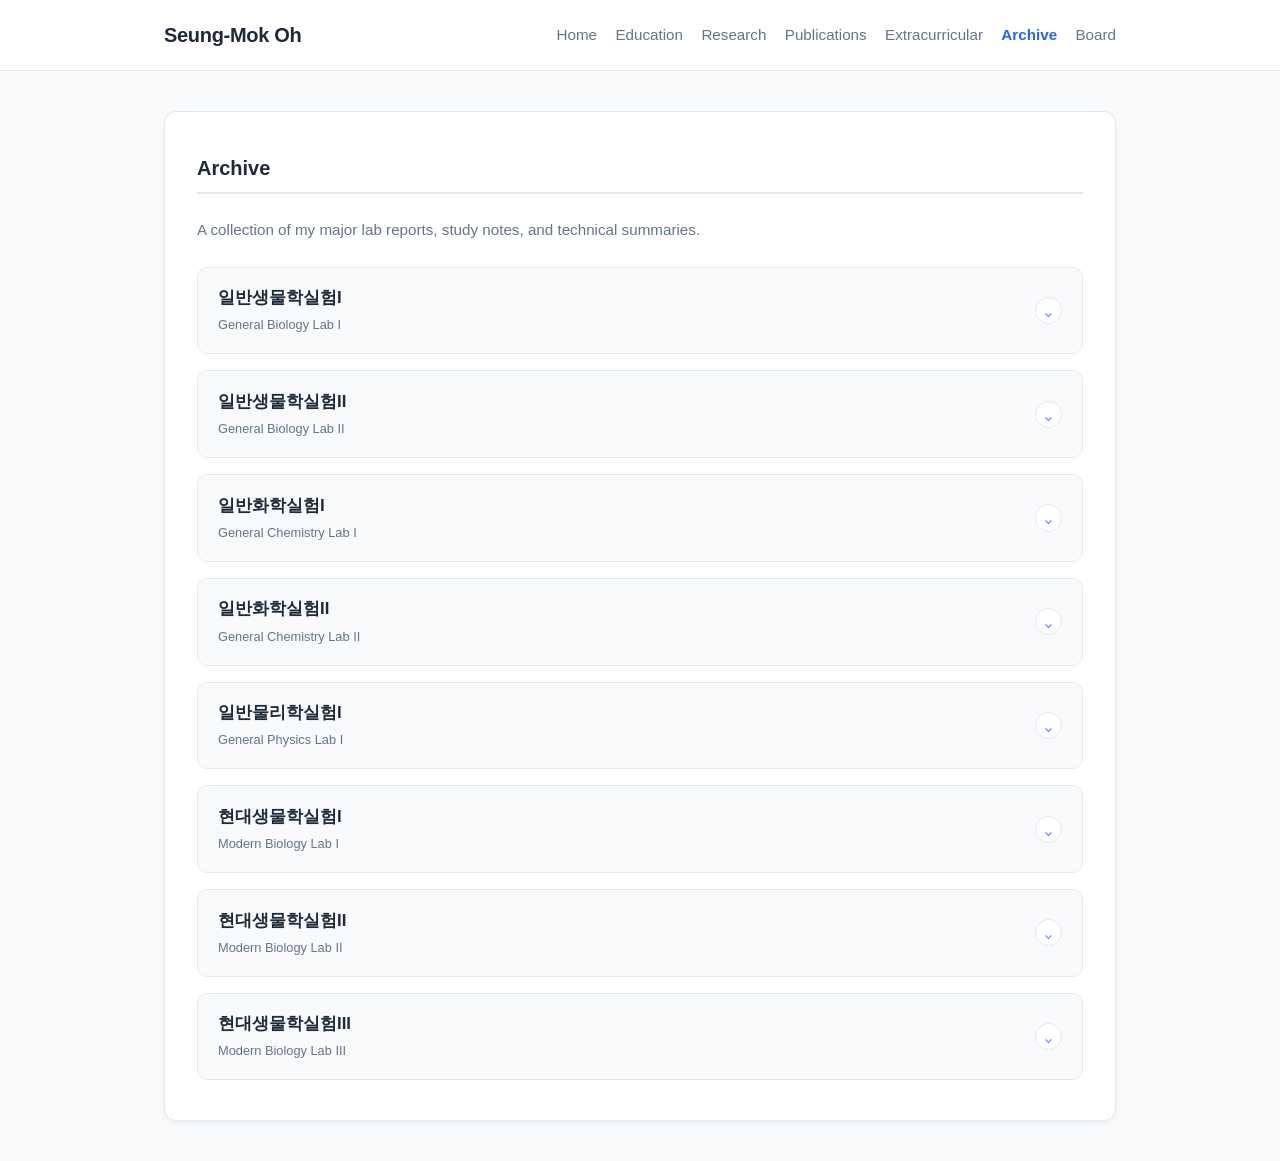
==== commit b79aa4ff: "archive.html" ====
--- a/archive.html
+++ b/archive.html
@@ -1236,6 +1236,228 @@
 </div>
 </details>
 
+<details class="category-section" lang="ko">
+<summary class="category-summary">
+
+<span class="category-heading">
+<span class="category-name">현대생물학실험I</span>
+<span class="category-subtitle">Modern Biology Lab I</span>
+</span>
+<span aria-hidden="true" class="category-action"><span class="category-chevron">⌄</span></span>
+</summary>
+<div class="study-grid">
+
+<article class="study-card" lang="ko">
+
+<p class="study-meta">Modern Biology Lab I</p>
+
+<h3 class="study-title">1회차 Report</h3>
+
+<p class="study-desc">Taq DNA polymerase 의 발현 및 정제</p>
+
+<button aria-expanded="false" class="btn" onclick="togglePdf(this)" type="button">View PDF Inside</button>
+<div class="pdf-viewer-box" hidden="">
+
+<iframe allowfullscreen="" data-src="https://drive.google.com/file/d/1Mw4uy4JjXG0_KkL4cQ79bqkk9L6nIxsV/preview" loading="lazy" title="Modern Biology Lab I — 1회차 Report"></iframe>
+</div>
+</article>
+
+<article class="study-card" lang="ko">
+
+<p class="study-meta">Modern Biology Lab I</p>
+
+<h3 class="study-title">2회차 Report</h3>
+
+<p class="study-desc">6xHis tagged eGFP 의 발현과 정량</p>
+
+<button aria-expanded="false" class="btn" onclick="togglePdf(this)" type="button">View PDF Inside</button>
+<div class="pdf-viewer-box" hidden="">
+
+<iframe allowfullscreen="" data-src="https://drive.google.com/file/d/16COSAsxq90xd7L4IAqTYJMD0kivAMp7Y/preview" loading="lazy" title="Modern Biology Lab I — 2회차 Report"></iframe>
+</div>
+</article>
+
+<article class="study-card" lang="ko">
+
+<p class="study-meta">Modern Biology Lab I</p>
+
+<h3 class="study-title">3회차 Report</h3>
+
+<p class="study-desc">효소의 활성</p>
+
+<button aria-expanded="false" class="btn" onclick="togglePdf(this)" type="button">View PDF Inside</button>
+<div class="pdf-viewer-box" hidden="">
+
+<iframe allowfullscreen="" data-src="https://drive.google.com/file/d/18xMS3JbP4mj5_yJT6UA96TPgMjY9jIvK/preview" loading="lazy" title="Modern Biology Lab I — 3회차 Report"></iframe>
+</div>
+</article>
+
+<article class="study-card" lang="ko">
+
+<p class="study-meta">Modern Biology Lab I</p>
+
+<h3 class="study-title">4회차 Report</h3>
+
+<p class="study-desc">항체생산과 western blot 을 통한 eGFP 의 확인</p>
+
+<button aria-expanded="false" class="btn" onclick="togglePdf(this)" type="button">View PDF Inside</button>
+<div class="pdf-viewer-box" hidden="">
+
+<iframe allowfullscreen="" data-src="https://drive.google.com/file/d/1MVI8queKkDfySUq0Tlv4JTz4OGBNoUHl/preview" loading="lazy" title="Modern Biology Lab I — 4회차 Report"></iframe>
+</div>
+</article>
+
+</div>
+</details>
+
+<details class="category-section" lang="ko">
+<summary class="category-summary">
+
+<span class="category-heading">
+<span class="category-name">현대생물학실험II</span>
+<span class="category-subtitle">Modern Biology Lab II</span>
+</span>
+<span aria-hidden="true" class="category-action"><span class="category-chevron">⌄</span></span>
+</summary>
+<div class="study-grid">
+
+<article class="study-card" lang="ko">
+
+<p class="study-meta">Modern Biology Lab II</p>
+
+<h3 class="study-title">1회차 Report</h3>
+
+<p class="study-desc">competent cell 제조와 PCR</p>
+
+<button aria-expanded="false" class="btn" onclick="togglePdf(this)" type="button">View PDF Inside</button>
+<div class="pdf-viewer-box" hidden="">
+
+<iframe allowfullscreen="" data-src="https://drive.google.com/file/d/1vF5RueGPkKOmOYK3uA3V8458-ANCJNjr/preview" loading="lazy" title="Modern Biology Lab II — 1회차 Report"></iframe>
+</div>
+</article>
+
+<article class="study-card" lang="ko">
+
+<p class="study-meta">Modern Biology Lab II</p>
+
+<h3 class="study-title">2회차 Report</h3>
+
+<p class="study-desc">agarose gel electrophoresis &amp; gel purification 과 TA cloning plasmid 의 mini-scale preparation</p>
+
+<button aria-expanded="false" class="btn" onclick="togglePdf(this)" type="button">View PDF Inside</button>
+<div class="pdf-viewer-box" hidden="">
+
+<iframe allowfullscreen="" data-src="https://drive.google.com/file/d/1rnAbMGhhu8uHhah1aiNuPmzIChQXk9cV/preview" loading="lazy" title="Modern Biology Lab II — 2회차 Report"></iframe>
+</div>
+</article>
+
+<article class="study-card" lang="ko">
+
+<p class="study-meta">Modern Biology Lab II</p>
+
+<h3 class="study-title">3회차 Report</h3>
+
+<p class="study-desc">restriction enzyme 처리 &amp; DNA ligation 과 kit method mini-scale preparation</p>
+
+<button aria-expanded="false" class="btn" onclick="togglePdf(this)" type="button">View PDF Inside</button>
+<div class="pdf-viewer-box" hidden="">
+
+<iframe allowfullscreen="" data-src="https://drive.google.com/file/d/14GJ00najcSmoEBJLUcNRaOYbCm2rJptj/preview" loading="lazy" title="Modern Biology Lab II — 3회차 Report"></iframe>
+</div>
+</article>
+
+<article class="study-card" lang="ko">
+
+<p class="study-meta">Modern Biology Lab II</p>
+
+<h3 class="study-title">4회차 Report</h3>
+
+<p class="study-desc">site-directed mutagenesis 와 DNA sequencing analysis</p>
+
+<button aria-expanded="false" class="btn" onclick="togglePdf(this)" type="button">View PDF Inside</button>
+<div class="pdf-viewer-box" hidden="">
+
+<iframe allowfullscreen="" data-src="https://drive.google.com/file/d/1bKUyhfAWQem6dFMyTEY2kU9TW0D2fdtJ/preview" loading="lazy" title="Modern Biology Lab II — 4회차 Report"></iframe>
+</div>
+</article>
+
+</div>
+</details>
+
+<details class="category-section" lang="ko">
+<summary class="category-summary">
+
+<span class="category-heading">
+<span class="category-name">현대생물학실험III</span>
+<span class="category-subtitle">Modern Biology Lab III</span>
+</span>
+<span aria-hidden="true" class="category-action"><span class="category-chevron">⌄</span></span>
+</summary>
+<div class="study-grid">
+
+<article class="study-card" lang="ko">
+
+<p class="study-meta">Modern Biology Lab III</p>
+
+<h3 class="study-title">1회차 Report</h3>
+
+<p class="study-desc">biofilm 형성과 EPS 합성의 조절</p>
+
+<button aria-expanded="false" class="btn" onclick="togglePdf(this)" type="button">View PDF Inside</button>
+<div class="pdf-viewer-box" hidden="">
+
+<iframe allowfullscreen="" data-src="https://drive.google.com/file/d/1nxoVBMnuk6-5gj1MQWswPjWIhiw7zh9P/preview" loading="lazy" title="Modern Biology Lab III — 1회차 Report"></iframe>
+</div>
+</article>
+
+<article class="study-card" lang="ko">
+
+<p class="study-meta">Modern Biology Lab III</p>
+
+<h3 class="study-title">2회차 Report</h3>
+
+<p class="study-desc">IMAC 을 이용한 단백질의 정제와 SEC 을 이용한 분리 &amp; SN-PAGE 를 통한 정성 분석</p>
+
+<button aria-expanded="false" class="btn" onclick="togglePdf(this)" type="button">View PDF Inside</button>
+<div class="pdf-viewer-box" hidden="">
+
+<iframe allowfullscreen="" data-src="https://drive.google.com/file/d/1FuXao8z2SHM9PR6brDQQqPcrLdOhbtpe/preview" loading="lazy" title="Modern Biology Lab III — 2회차 Report"></iframe>
+</div>
+</article>
+
+<article class="study-card" lang="ko">
+
+<p class="study-meta">Modern Biology Lab III</p>
+
+<h3 class="study-title">3회차 Report</h3>
+
+<p class="study-desc">HaCaT cell 의 subculture 및 doxorubicin 처리에 따른 DNA damage marker 분석</p>
+
+<button aria-expanded="false" class="btn" onclick="togglePdf(this)" type="button">View PDF Inside</button>
+<div class="pdf-viewer-box" hidden="">
+
+<iframe allowfullscreen="" data-src="https://drive.google.com/file/d/1EALWUVc5UX3akAzoin-dpqVpYxfw0U0P/preview" loading="lazy" title="Modern Biology Lab III — 3회차 Report"></iframe>
+</div>
+</article>
+
+<article class="study-card" lang="ko">
+
+<p class="study-meta">Modern Biology Lab III</p>
+
+<h3 class="study-title">4회차 Report</h3>
+
+<p class="study-desc">벼 세포에서 생산된 Trastuzumab 의 추출 및 분석</p>
+
+<button aria-expanded="false" class="btn" onclick="togglePdf(this)" type="button">View PDF Inside</button>
+<div class="pdf-viewer-box" hidden="">
+
+<iframe allowfullscreen="" data-src="https://drive.google.com/file/d/1KSZwuen275gyzaBFluw8b5ISvYMYpZBn/preview" loading="lazy" title="Modern Biology Lab III — 4회차 Report"></iframe>
+</div>
+</article>
+
+</div>
+</details>
+
 </section>
 </main>
 
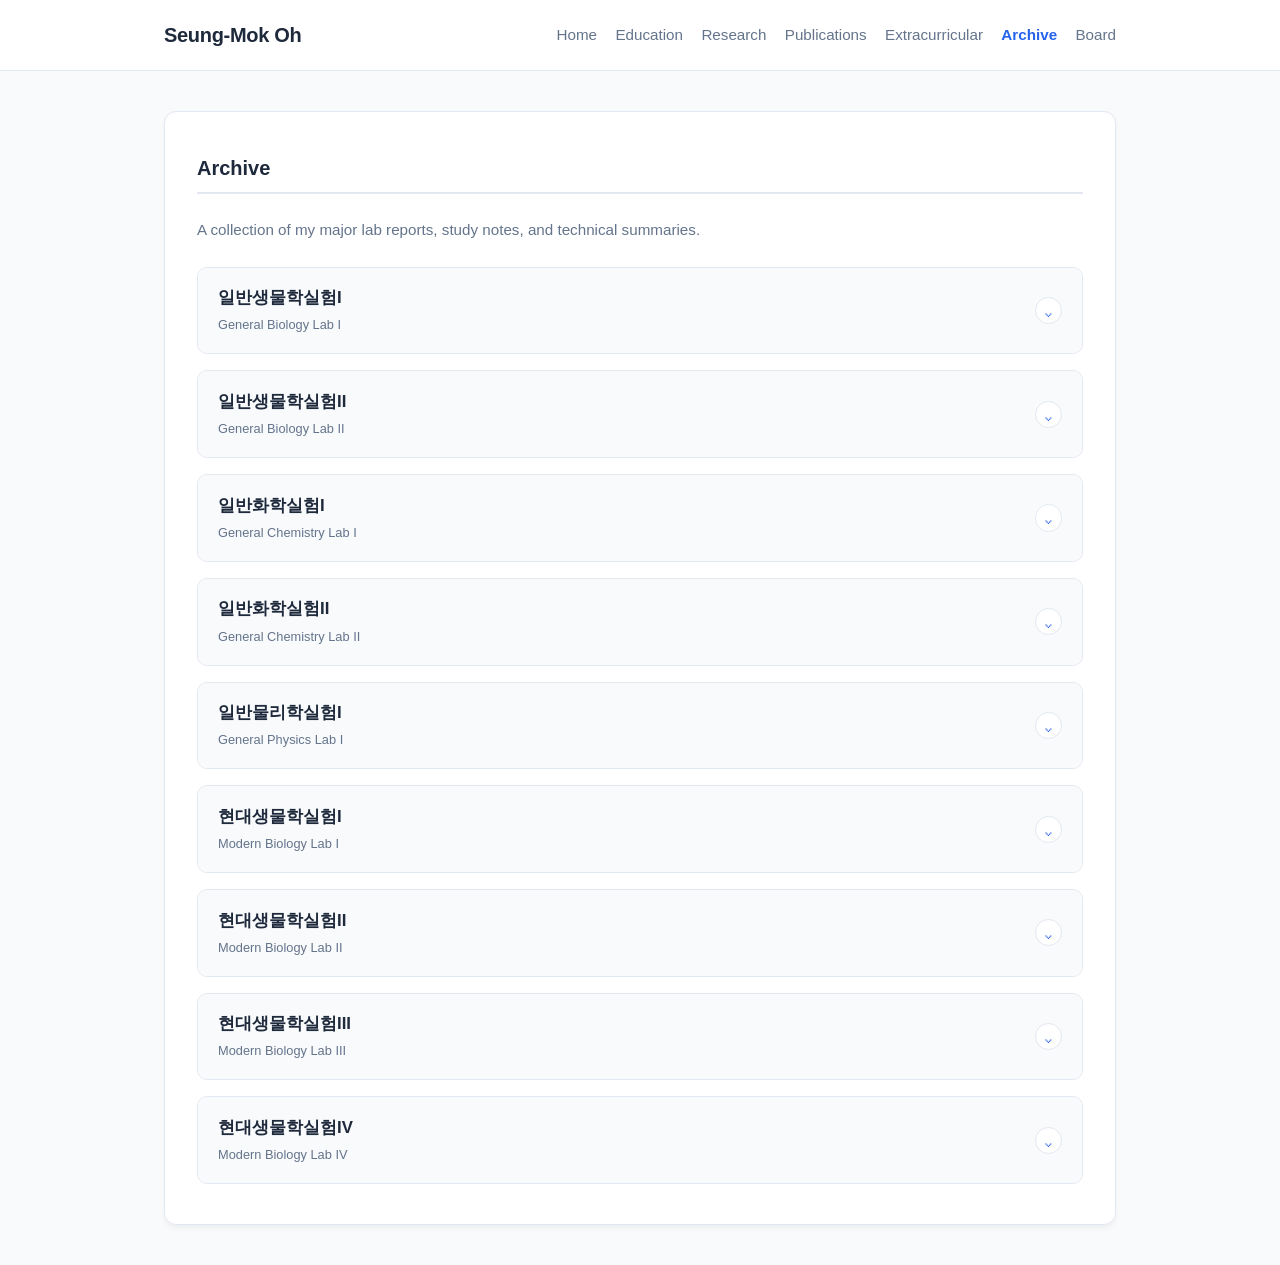
==== commit 80962e44: "archive.html" ====
--- a/archive.html
+++ b/archive.html
@@ -1458,6 +1458,50 @@
 </div>
 </details>
 
+<details class="category-section" lang="ko">
+<summary class="category-summary">
+
+<span class="category-heading">
+<span class="category-name">현대생물학실험IV</span>
+<span class="category-subtitle">Modern Biology Lab IV</span>
+</span>
+<span aria-hidden="true" class="category-action"><span class="category-chevron">⌄</span></span>
+</summary>
+<div class="study-grid">
+
+<article class="study-card" lang="ko">
+
+<p class="study-meta">Modern Biology Lab IV</p>
+
+<h3 class="study-title">1회차 Report</h3>
+
+<p class="study-desc">Agroinfiltration 을 이용한 지질 대사 유전자의 발현 및 TAG 축적 분석</p>
+
+<button aria-expanded="false" class="btn" onclick="togglePdf(this)" type="button">View PDF Inside</button>
+<div class="pdf-viewer-box" hidden="">
+
+<iframe allowfullscreen="" data-src="https://drive.google.com/file/d/1xLebcgJv3qgEa4aONCu7HGNRLIvyvqQk/preview" loading="lazy" title="Modern Biology Lab IV — 1회차 Report"></iframe>
+</div>
+</article>
+
+<article class="study-card" lang="ko">
+
+<p class="study-meta">Modern Biology Lab IV</p>
+
+<h3 class="study-title">2회차 Report</h3>
+
+<p class="study-desc">LiCl 처리에 따른 Wnt signaling 의 활성화</p>
+
+<button aria-expanded="false" class="btn" onclick="togglePdf(this)" type="button">View PDF Inside</button>
+<div class="pdf-viewer-box" hidden="">
+
+<iframe allowfullscreen="" data-src="https://drive.google.com/file/d/1of1PLayC9gfVH78qX2HR07myI16ROv0m/preview" loading="lazy" title="Modern Biology Lab IV — 2회차 Report"></iframe>
+</div>
+</article>
+
+</div>
+</details>
+
 </section>
 </main>
 
